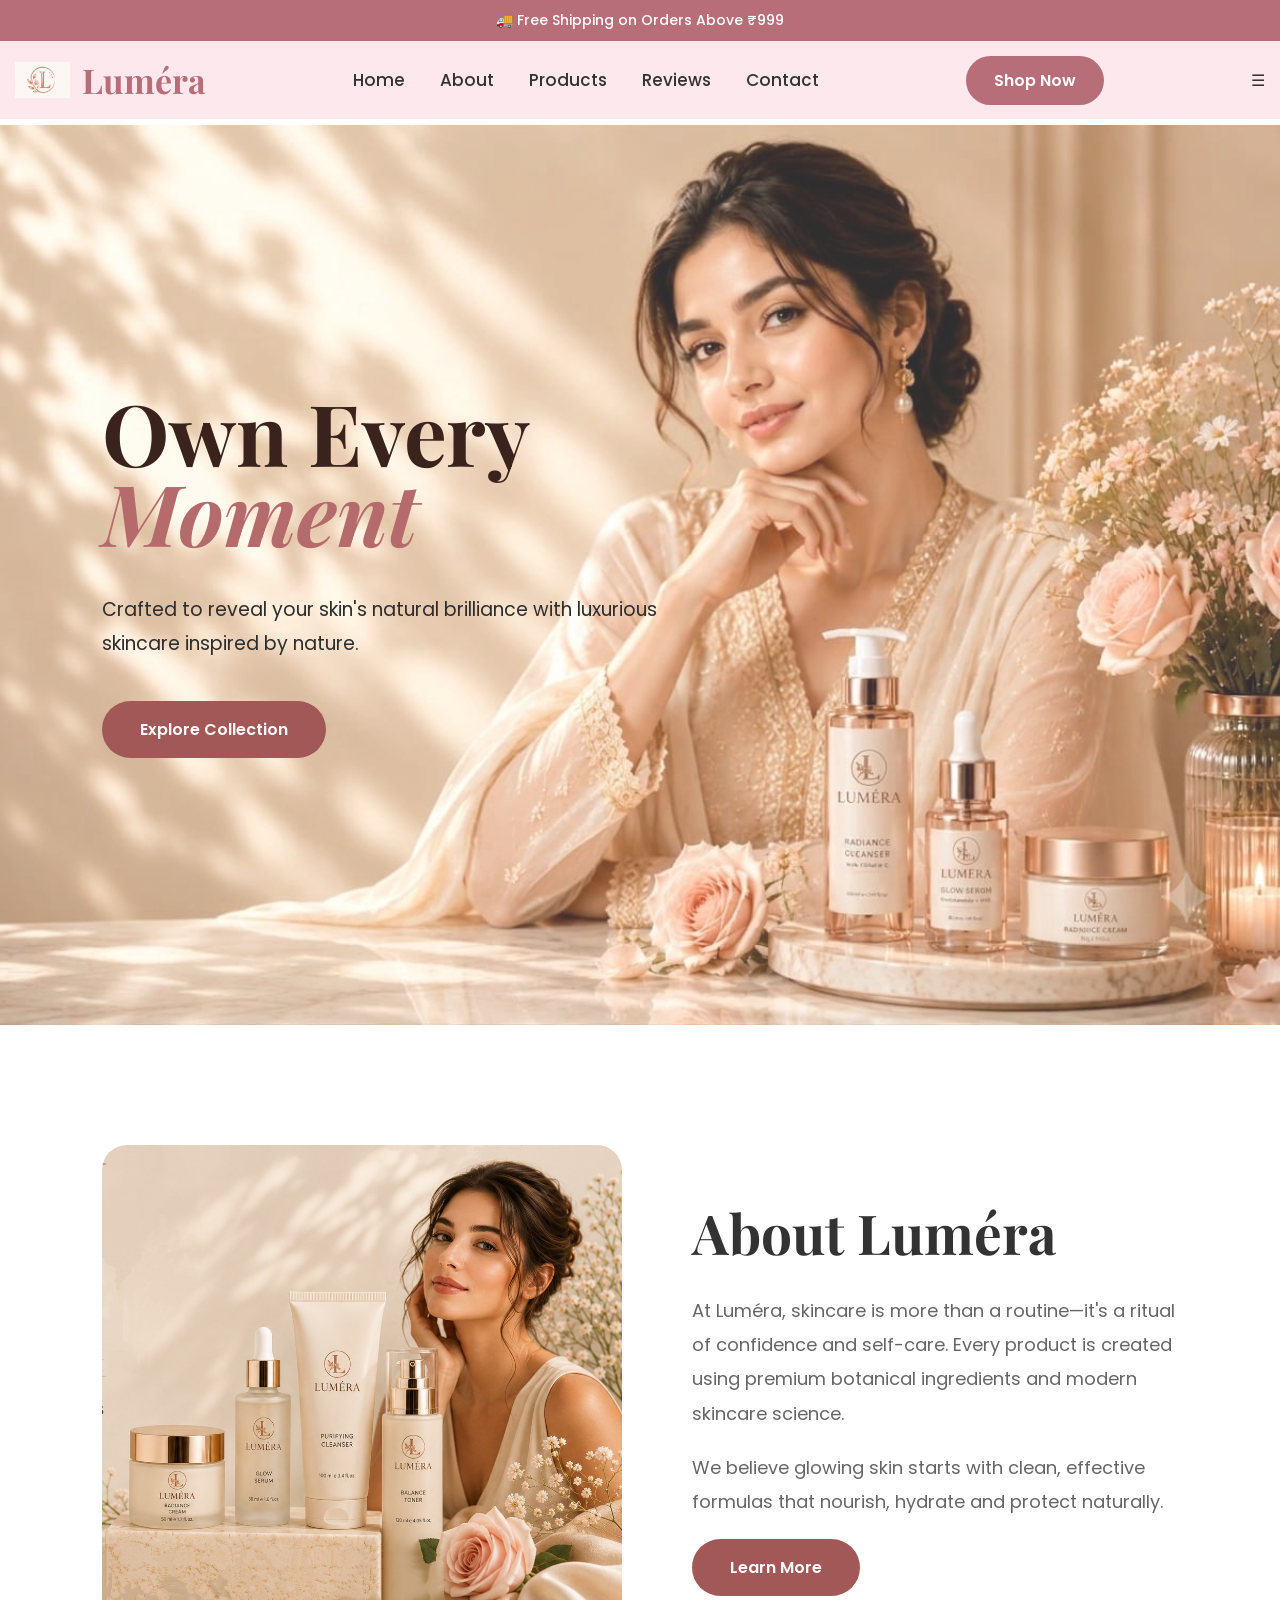
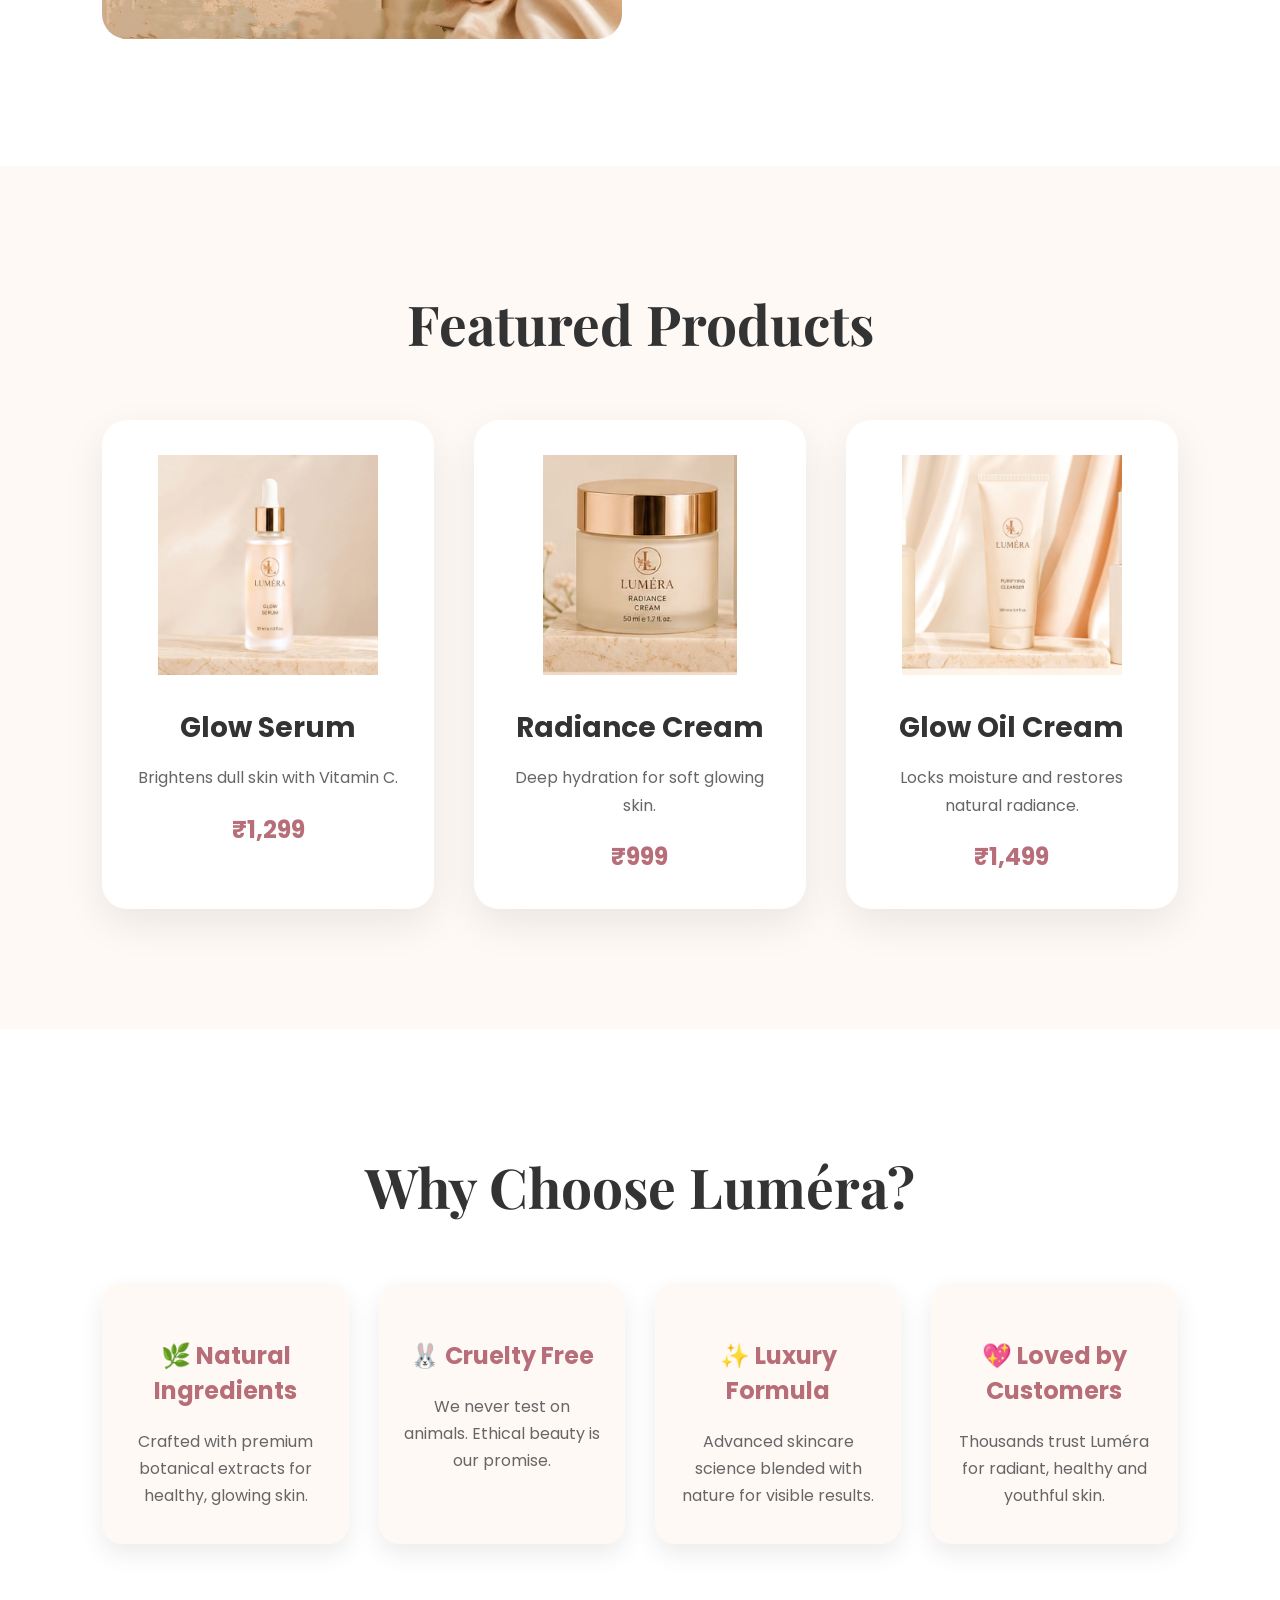
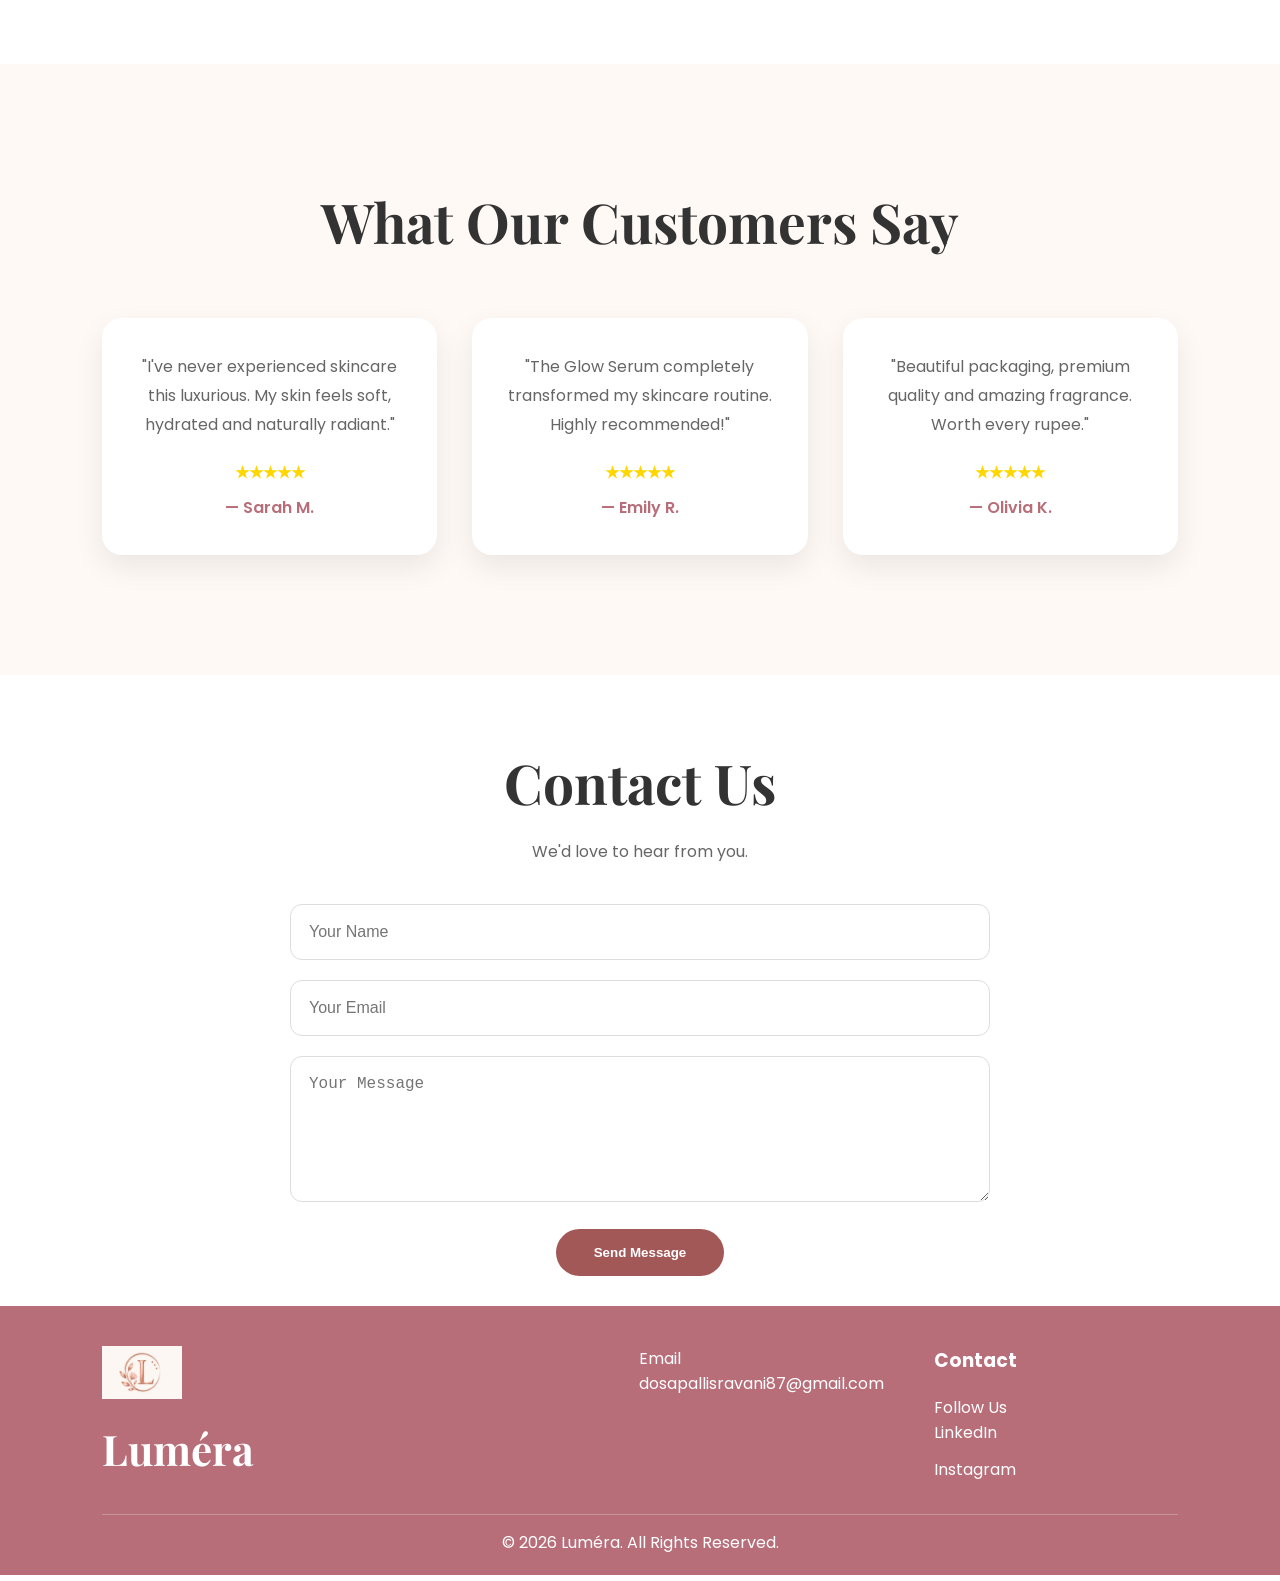
==== index.html @ bbb24957 "Update index.html" ====
<!DOCTYPE html>
<html lang="en">
<head>
    <meta charset="UTF-8">
    <meta name="viewport" content="width=device-width, initial-scale=1.0">
    <title>Luméra | Luxury Skincare</title>

    <link rel="stylesheet" href="style.css">

    <link href="https://fonts.googleapis.com/css2?family=Playfair+Display:wght@600;700&family=Poppins:wght@300;400;500;600&display=swap" rel="stylesheet">
</head>

<body>

<!-- ================= HEADER ================= -->

<header class="header">

    <div class="top-bar">
        <p>🚚 Free Shipping on Orders Above ₹999</p>
    </div>

    <nav class="navbar">

    <div class="logo">
        <img src="images/logo.jpeg" alt="Luméra Logo">
        <h2>Luméra</h2>
    </div>

    <ul class="nav-links">
        <a href="#home">Home</a>
        <a href="#about">About</a>
        <a href="#products">Products</a>
        <a href="#reviews">Reviews</a>
        <a href="#contact">Contact</a>
    </ul>

    <a href="#products" class="shop-btn">Shop Now</a>
    <div class="menu-toggle" id="menu-toggle">
    ☰
</div>
    </nav>
</header>

<!-- ================= HERO ================= -->

<section class="hero" id="home">

    <div class="hero-overlay"></div>

    <div class="hero-content">

        <h1>Own Every<span> Moment</span></h1>

        <p>
            Crafted to reveal your skin's natural brilliance with luxurious skincare inspired by nature.
        </p>

        <a href="#products" class="hero-btn">
            Explore Collection
        </a>

    </div>

</section>

<!-- ================= ABOUT ================= -->

<section class="about" id="about">

    <div class="about-image">
        <img src="images/hero image.jpeg" alt="About Luméra">
    </div>

    <div class="about-content">

        <h2>About Luméra</h2>

        <p>
            At Luméra, skincare is more than a routine—it's a ritual of confidence and self-care. Every product is created using premium botanical ingredients and modern skincare science.
        </p>

        <p>
            We believe glowing skin starts with clean, effective formulas that nourish, hydrate and protect naturally.
        </p>

        <a href="#" class="hero-btn">Learn More</a>

    </div>

</section>

<!-- ================= PRODUCTS ================= -->

<section class="products" id="products">

    <h2>Featured Products</h2>

    <div class="product-container">

        <div class="card">
            <img src="images/serum.jpeg" alt="Glow Serum">
            <h3>Glow Serum</h3>
            <p>Brightens dull skin with Vitamin C.</p>
            <span>₹1,299</span>
        </div>

        <div class="card">
            <img src="images/cream.jpeg" alt="Radiance Cream">
            <h3>Radiance Cream</h3>
            <p>Deep hydration for soft glowing skin.</p>
            <span>₹999</span>
        </div>

        <div class="card">
            <img src="images/oliy cream'.jpeg" alt="Glow Oil Cream">
            <h3>Glow Oil Cream</h3>
            <p>Locks moisture and restores natural radiance.</p>
            <span>₹1,499</span>
        </div>

    </div>

</section>
<!-- ================= WHY CHOOSE US ================= -->

<section class="why">

    <h2>Why Choose Luméra?</h2>

    <div class="why-container">

        <div class="why-card">
            <h3>🌿 Natural Ingredients</h3>
            <p>
                Crafted with premium botanical extracts for healthy, glowing skin.
            </p>
        </div>

        <div class="why-card">
            <h3>🐰 Cruelty Free</h3>
            <p>
                We never test on animals. Ethical beauty is our promise.
            </p>
        </div>

        <div class="why-card">
            <h3>✨ Luxury Formula</h3>
            <p>
                Advanced skincare science blended with nature for visible results.
            </p>
        </div>

        <div class="why-card">
            <h3>💖 Loved by Customers</h3>
            <p>
                Thousands trust Luméra for radiant, healthy and youthful skin.
            </p>
        </div>

    </div>

</section>

<!-- ================= REVIEWS ================= -->

<section class="reviews" id="reviews">

    <h2>What Our Customers Say</h2>

    <div class="review-container">

        <div class="review-card">

            <p>
                "I've never experienced skincare this luxurious. My skin feels soft,
                hydrated and naturally radiant."
            </p>

            <h4>★★★★★</h4>

            <span>— Sarah M.</span>

        </div>

        <div class="review-card">

            <p>
                "The Glow Serum completely transformed my skincare routine.
                Highly recommended!"
            </p>

            <h4>★★★★★</h4>

            <span>— Emily R.</span>

        </div>

        <div class="review-card">

            <p>
                "Beautiful packaging, premium quality and amazing fragrance.
                Worth every rupee."
            </p>

            <h4>★★★★★</h4>

            <span>— Olivia K.</span>

        </div>

    </div>

</section>

<!-- ================= CONTACT ================= -->

<section class="contact" id="contact">

    <h2>Contact Us</h2>

    <p>We'd love to hear from you.</p>

    <form>

        <input type="text" placeholder="Your Name" required>

        <input type="email" placeholder="Your Email" required>

        <textarea rows="6" placeholder="Your Message"></textarea>

        <button type="submit" class="hero-btn">

            Send Message

        </button>

    </form>

</section>
<!-- ================= FOOTER ================= -->

<footer class="footer">

    <div class="footer-container">

        <div class="footer-brand">

            <img src="images/logo.jpeg" alt="Luméra Logo">

            <h2>Luméra</h2>

        </div>

        <div class="footer-links">

                        <p>Email</p>

            <a href="mailto:dosapallisravani87@gmail.com">
                dosapallisravani87@gmail.com
            </a>

        </div>

        <div class="footer-contact">

            <h3>Contact</h3>


            <p>Follow Us</p>
            <a href="https://www.linkedin.com/in/Sravani Dosapalli" target="_blank">
                LinkedIn
            </a>
            <a href="ttps://www.instagram.com/in/sravani_6274" target="_blank">
               Instagram
            </a>
        </div>

    </div>

    <div class="footer-bottom">

        <p>
            © 2026 Luméra. All Rights Reserved.
        </p>

    </div>

</footer>
<script>
const menuToggle = document.getElementById("menu-toggle");
const navLinks = document.getElementById(".nav-links");

menuToggle.addEventListener("click", () => {
    navLinks.classList.toggle("active");
});
</script>
</body>
</html>
---- style.css ----
/* =========================
   GOOGLE FONT
========================= */

@import url('https://fonts.googleapis.com/css2?family=Playfair+Display:wght@600;700&family=Poppins:wght@300;400;500;600&display=swap');

/* =========================
   RESET
========================= */

*{
    margin:0;
    padding:0;
    box-sizing:border-box;
}

html{
    scroll-behavior:smooth;
}

body{
    font-family:'Poppins',sans-serif;
    background:#fff;
    color:#333;
}

.header{
    position: fixed;
    top: 0;
    left: 0;
    width: 100%;
    z-index: 1000;
}

/* Top Bar */

.top-bar{
    width: 100%;
    background: #B76E79;
    color: #fff;
    text-align: center;
    padding: 10px 0;
    font-size: 14px;
    font-weight: 500;
}

/* Navbar */

.navbar{
    width: 100%;
    height: 78px;
    background: #fde8ee;

    display: flex;
    justify-content: space-between;
    align-items: center;

    padding: 5px 15px;

}

/* Logo */

.logo{
    display: flex;
    align-items: center;
    gap: 12px;
}

.logo img{
    width: 55px;
    height: 55px;
    object-fit: contain;
}

.logo h2{
    font-family: 'Playfair Display', serif;
    font-size: 34px;
    color: #B76E79;
}

/* Navigation */

.nav-links{
    display: flex;
    align-items: center;
    gap: 35px;

    list-style: none;
}

.nav-links a{
    text-decoration: none;
    color: #333;
    font-size: 17px;
    font-weight: 500;
    transition: .3s;
}

.nav-links a:hover{
    color: #B76E79;
}

/* Shop Button */

.shop-btn{
    text-decoration: none;
    background: #B76E79;
    color: #fff;
    padding: 12px 28px;
    border-radius: 30px;
    font-weight: 600;
    transition: .3s;
}

.shop-btn:hover{
    background: #9d5b65;
}

/* Hero top spacing */

.hero{
    margin-top: 125px;
}

.hero{

    width:100%;

    height:100vh;

    background-image:url("images/hero image1.jpeg");

    background-size:cover;

    background-position:center;

    background-repeat:no-repeat;

    display:flex;

    align-items:center;

    padding:0 8%;

    position:relative;

}

.hero-overlay{

    position:absolute;

    inset:0;

    background:rgba(255,255,255,.18);

}

.hero-content{

    position:relative;

    z-index:5;

    max-width:600px;

}

.hero-content h1{

    font-family:'Playfair Display',serif;

    font-size:85px;

    color:#3a231c;

    line-height:0.95;

    margin-bottom:40px;

}
.hero-content h1 span {
    font-style: italic;
    color:#b56b6b;

}


.hero-content p{

    font-size:19px;

    line-height:1.8;

    color:#2d2d2d;

    margin-bottom:40px;

}

.hero-btn{

    display:inline-block;

    text-decoration:none;

    background:#a35858;

    color:white;

    padding:16px 38px;

    border-radius:30px;

    transition:.3s;

    font-weight:600;

}

.hero-btn:hover{

    background:#9F5E67;

}

/* =========================
ABOUT
========================= */

.about{

    display:flex;

    justify-content:space-between;

    align-items:center;

    gap:70px;

    padding:120px 8%;

}

.about-image img{

    width:520px;

    border-radius:25px;

}

.about-content{

    flex:1;

}

.about-content h2{

    font-size:55px;

    font-family:'Playfair Display',serif;

    margin-bottom:25px;

}

.about-content p{

    font-size:18px;

    line-height:1.9;

    color:#666;

    margin-bottom:20px;

}

/* =========================
PRODUCTS
========================= */

.products{

    padding:120px 8%;

    background:#FFF9F6;

    text-align:center;

}

.products h2{

    font-size:55px;

    font-family:'Playfair Display',serif;

    margin-bottom:60px;

}

.product-container{

    display:grid;

    grid-template-columns:repeat(3,1fr);

    gap:40px;

}

.card{

    background:white;

    padding:35px;

    border-radius:25px;

    transition:.4s;

    box-shadow:0 15px 40px rgba(0,0,0,.08);

}

.card:hover{

    transform:translateY(-10px);

}

.card img{

    width:220px;

    height:220px;

    object-fit:contain;

    margin-bottom:25px;

}

.card h3{

    font-size:28px;

    margin-bottom:15px;

}

.card p{

    color:#666;

    line-height:1.7;

}

.card span{

    display:block;

    margin-top:20px;

    color:#B76E79;

    font-size:24px;

    font-weight:700;

}/* =========================
/* =========================
WHY CHOOSE US
========================= */

.why{
    padding:120px 8%;
    background:#ffffff;
    text-align:center;
}

.why h2{
    font-family:'Playfair Display',serif;
    font-size:55px;
    margin-bottom:60px;
    color:#333;
}

.why-container{
    display:grid;
    grid-template-columns:repeat(4,1fr);
    gap:30px;
}

.why-card{
    background:#FFF9F6;
    padding:35px 25px;
    border-radius:20px;
    box-shadow:0 10px 25px rgba(0,0,0,.08);
    transition:.3s;
}

.why-card:hover{
    transform:translateY(-10px);
}

.why-card h3{
    margin:20px 0;
    color:#B76E79;
    font-size:24px;
}

.why-card p{
    color:#666;
    line-height:1.7;
}

/* =========================
REVIEWS
========================= */

.reviews{
    padding:120px 8%;
    background:#FFF9F6;
    text-align:center;
}

.reviews h2{
    font-family:'Playfair Display',serif;
    font-size:55px;
    margin-bottom:60px;
}

.review-container{
    display:grid;
    grid-template-columns:repeat(3,1fr);
    gap:35px;
}

.review-card{
    background:#fff;
    padding:35px;
    border-radius:20px;
    box-shadow:0 12px 30px rgba(0,0,0,.08);
    transition:.3s;
}

.review-card:hover{
    transform:translateY(-10px);
}

.review-card p{
    color:#666;
    line-height:1.8;
    margin-bottom:20px;
}

.review-card h4{
    color:#FFD700;
    margin-bottom:10px;
}

.review-card span{
    color:#B76E79;
    font-weight:600;
}

/* =========================
CONTACT
========================= */

.contact{
    padding:70px 8%  30px;
    text-align:center;
    background:#fff;
    scroll-margin-top:120px;
}

.contact h2{
    font-family:'Playfair Display',serif;
    font-size:55px;
    margin-bottom:20px;
}

.contact p{
    color:#666;
    margin-bottom:40px;
}

.contact form{
    max-width:700px;
    margin:auto;
}

.contact input,
.contact textarea{
    width:100%;
    padding:18px;
    margin-bottom:20px;
    border:1px solid #ddd;
    border-radius:12px;
    font-size:16px;
    outline:none;
}

.contact input:focus,
.contact textarea:focus{
    border-color:#B76E79;
}

.contact button{
    border:none;
    cursor:pointer;
}

/* =========================
FOOTER
========================= */

.footer{
    background:#B76E79;
    color:#fff;
    padding:40px 8% 20px;
    margin-top:0;
}

.footer-container{
    display:grid;
    grid-template-columns:2fr 1fr 1fr;
    gap:50px;
}

.footer-brand img{
    width:80px;
    margin-bottom:15px;
}

.footer-brand h2{
    font-family:'Playfair Display',serif;
    font-size:42px;
    margin-bottom:15px;
}

.footer-brand p{
    line-height:1.8;
}

.footer-links h3,
.footer-contact h3{
    margin-bottom:20px;
}

.footer-links a,
.footer-contact a{
    display:block;
    color:#fff;
    text-decoration:none;
    margin-bottom:12px;
    transition:.3s;
}

.footer-links a:hover,
.footer-contact a:hover{
    opacity:.8;
}

.footer-bottom{
    text-align:center;
    margin-top:20px;
    padding-top:15px;
    border-top:1px solid rgba(255,255,255,.25);
}

/* =========================
RESPONSIVE
========================= */

@media(max-width:992px){

header{
    padding:20px 30px;
}

nav{
    display:none;
}

.hero-content h1{
    font-size:55px;
}

.about{
    flex-direction:column;
}

.product-container,
.why-container,
.review-container,
.footer-container{
    grid-template-columns:1fr;
}

.about-image img{
    width:100%;
}

.card img{
    width:180px;
    height:180px;
}



@media(max-width:768px){

.hero{
    padding:0 25px;
}

.hero-content h1{
    font-size:42px;
}

.hero-content p{
    font-size:18px;
}

.products h2,
.about-content h2,
.why h2,
.reviews h2,
.contact h2{
    font-size:38px;
}

.shop-btn,
.hero-btn{
    padding:12px 28px;
}

.logo h2{
    font-size:30px;
}

.logo img{
    width:55px;
}
}/* ===========================
   Responsive Navbar
=========================== */

.menu-toggle{
    display:none;
    font-size:30px;
    cursor:pointer;
    color:#8b5e6c;
}

/* Mobile */
@media (max-width:768px){

    .navbar{
        padding:15px 20px;
        position:relative;
    }

    .logo h2{
        font-size:32px;
    }

    .logo img{
        width:50px;
        height:50px;
    }

    .shop-btn{
        display:none;
    }

    .menu-toggle{
        display:block;
    }

    .nav-links{
        display:none;
        position:absolute;
        top:100%;
        left:0;
        width:100%;
        background:#f8e8ee;
        flex-direction:column;
        text-align:center;
        padding:20px 0;
        box-shadow:0 8px 20px rgba(0,0,0,.1);
    }

    .nav-links.active{
        display:flex;
    }

    .nav-links li{
        margin:15px 0;
    }

    .nav-links a{
        font-size:18px;
    }
}
}
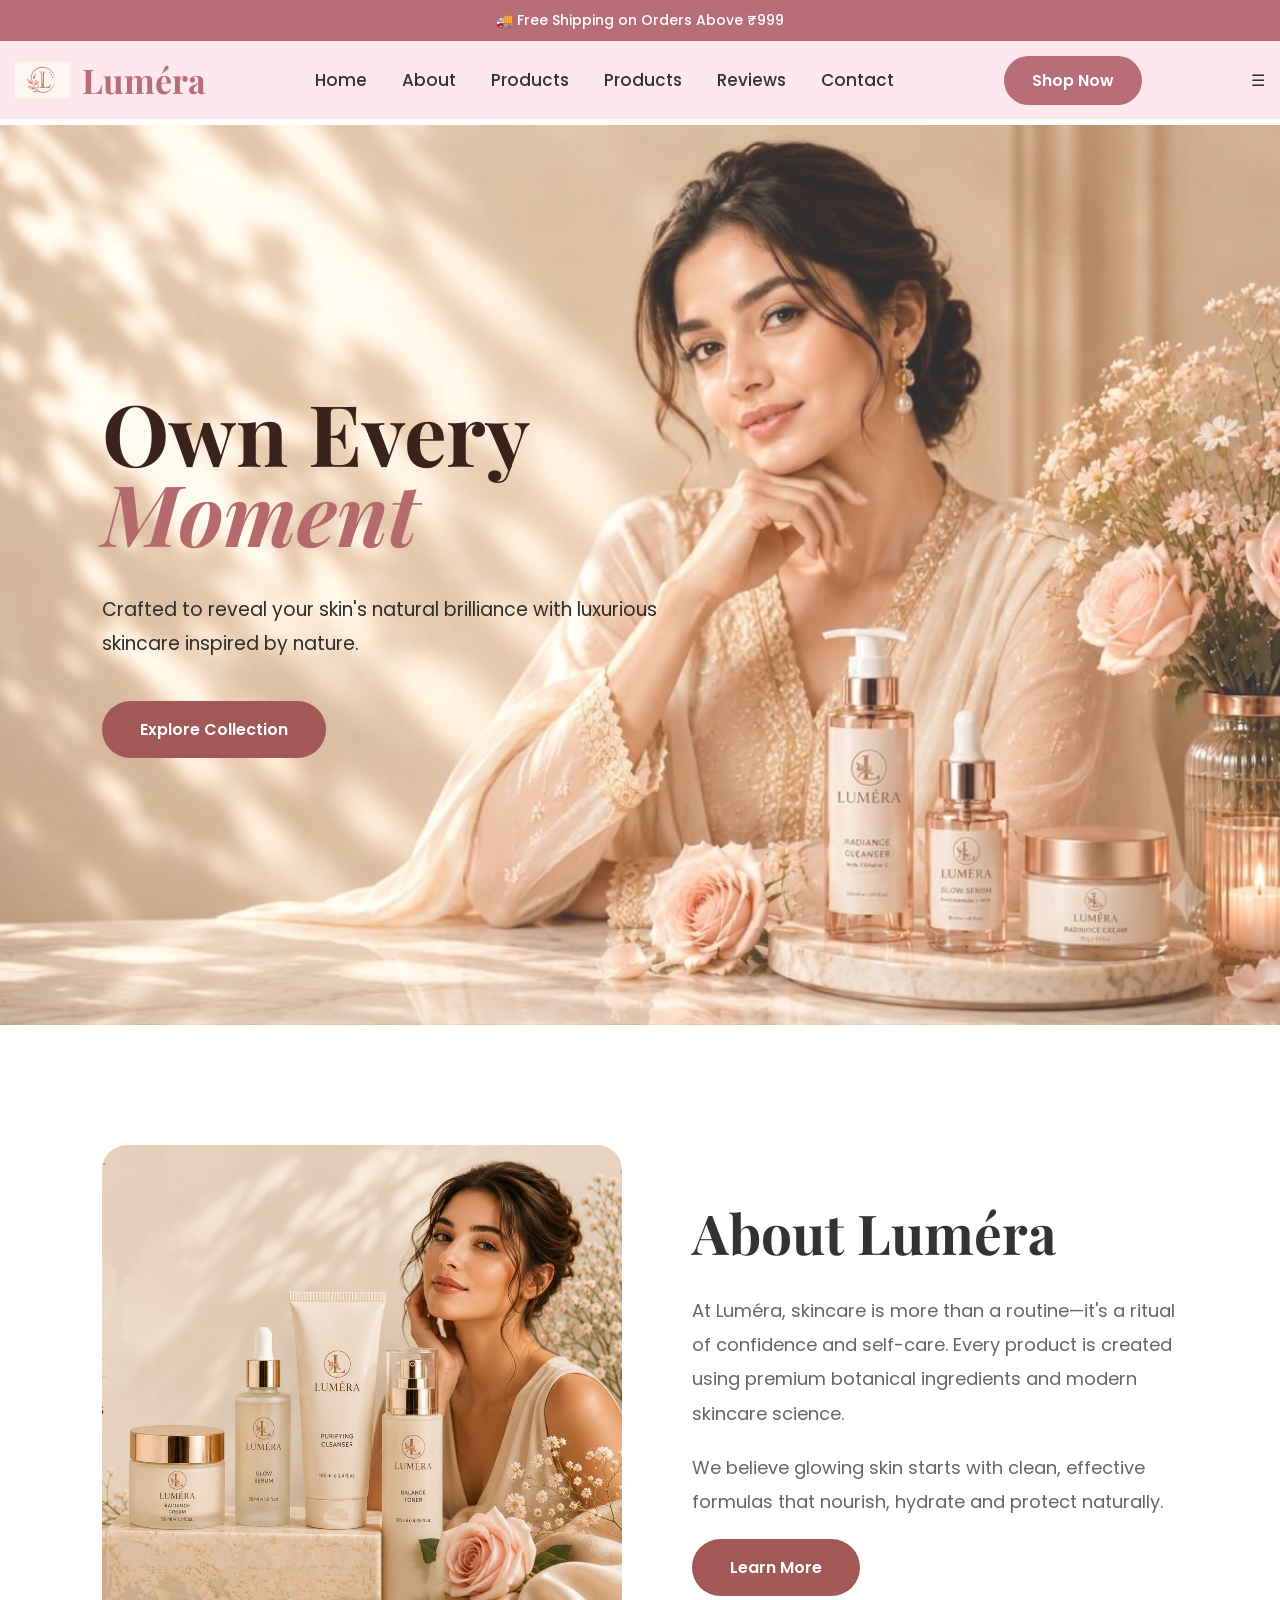
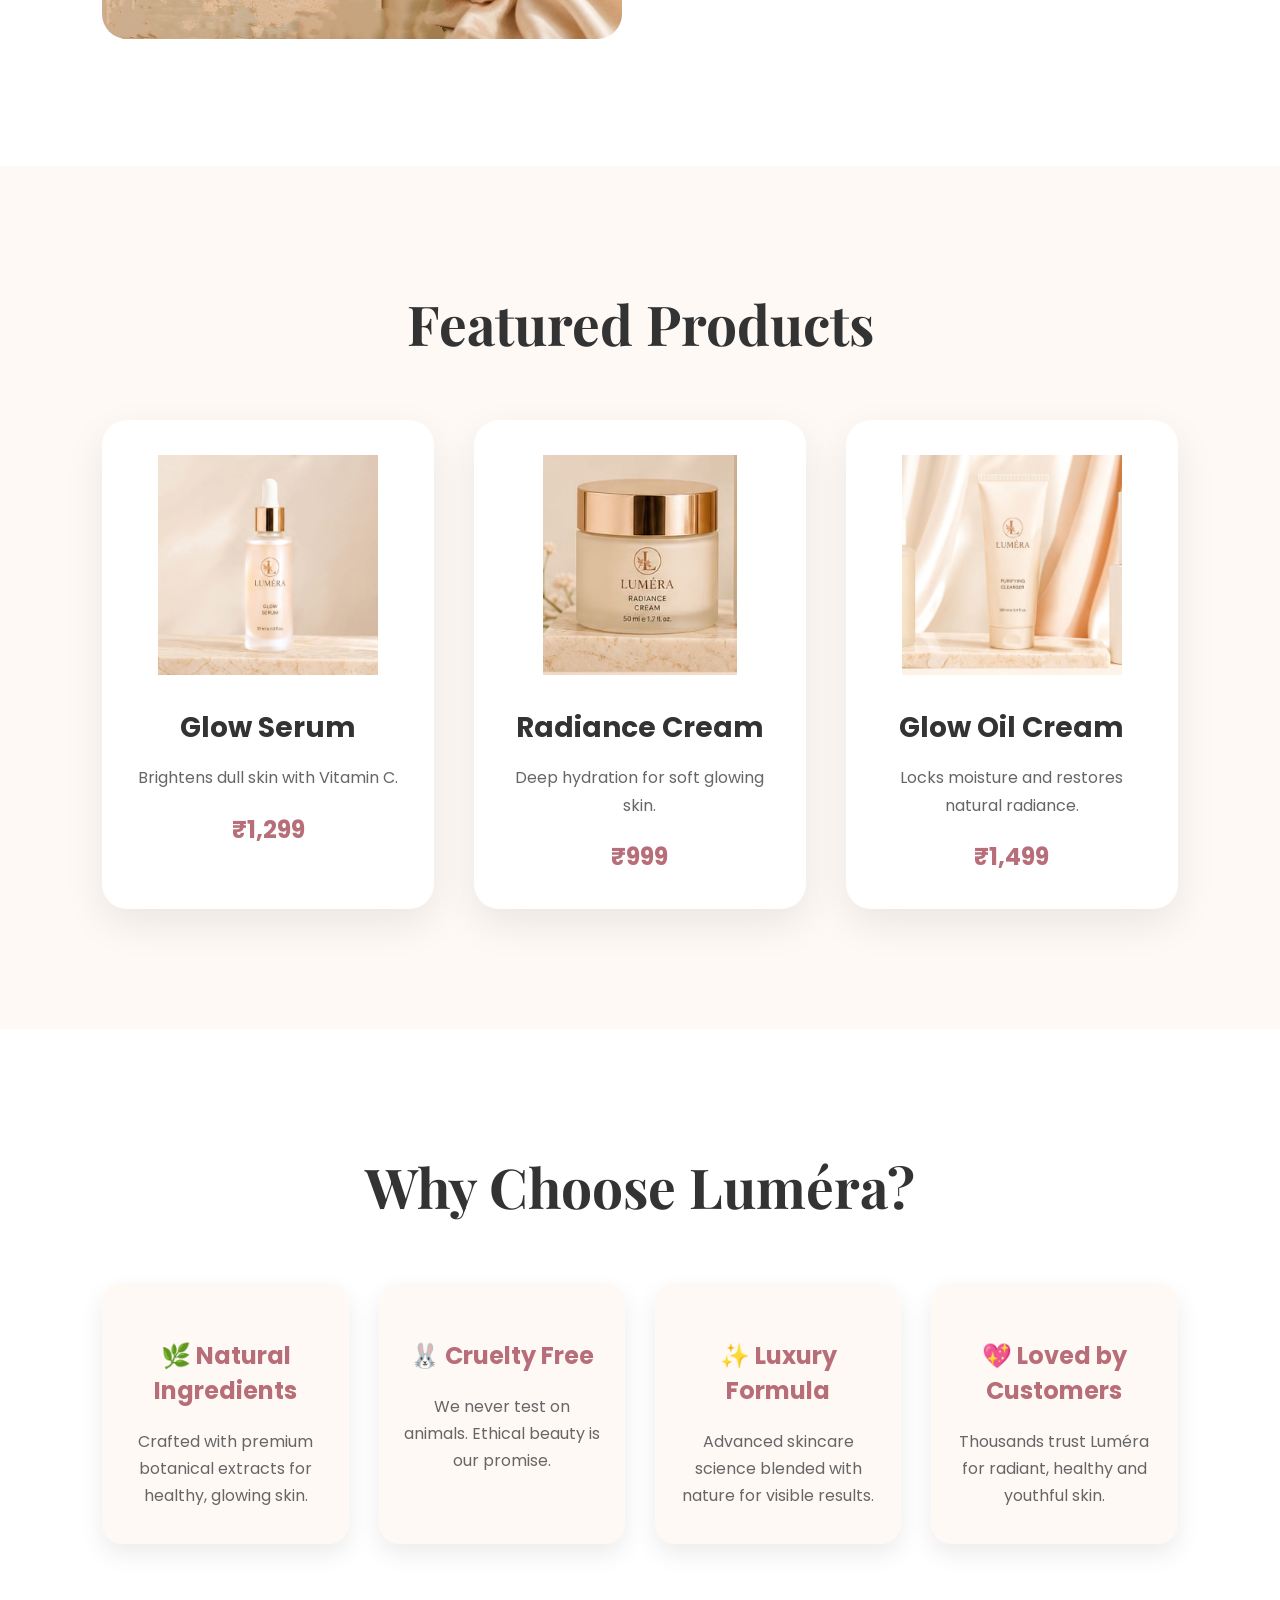
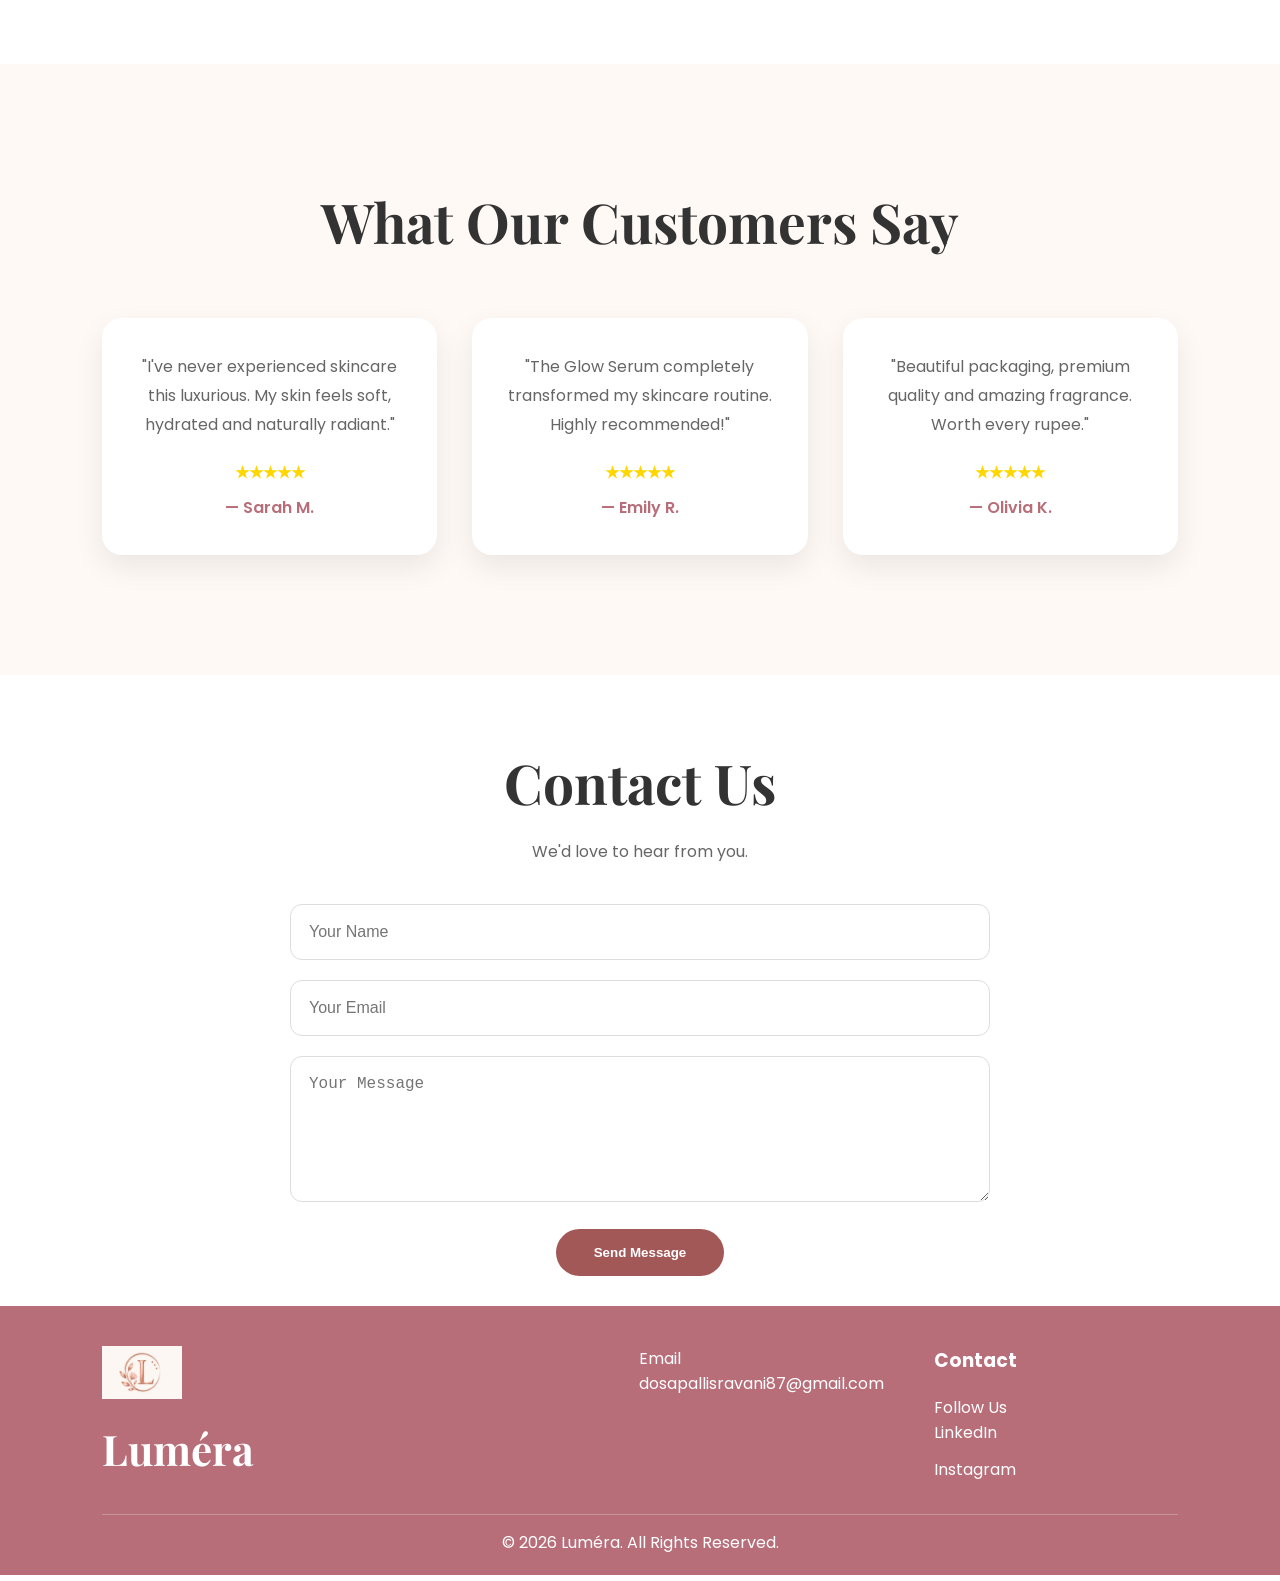
==== commit c127291b: "Update index.html" ====
--- a/index.html
+++ b/index.html
@@ -28,9 +28,10 @@
     </div>
 
     <ul class="nav-links">
-        <a href="#home">Home</a>
-        <a href="#about">About</a>
-        <a href="#products">Products</a>
+        <li><a href="#home">Home</a></li>
+        <li><a href="#about">About</a></li>
+        <li><a href="#products">Products</a></li>
+        <li><a href="#products">Products</a></li>
         <a href="#reviews">Reviews</a>
         <a href="#contact">Contact</a>
     </ul>
@@ -289,10 +290,11 @@
 </footer>
 <script>
 const menuToggle = document.getElementById("menu-toggle");
-const navLinks = document.getElementById(".nav-links");
+const navLinks = document.querySelector(".nav-links");
 
 menuToggle.addEventListener("click", () => {
     navLinks.classList.toggle("active");
+
 });
 </script>
 </body>
--- a/style.css
+++ b/style.css
@@ -586,7 +586,7 @@
     padding:20px 30px;
 }
 
-nav{
+.nav-links {
     display:none;
 }
 
@@ -650,7 +650,7 @@
 .logo img{
     width:55px;
 }
-}/* ===========================
+/* ===========================
    Responsive Navbar
 =========================== */
 
@@ -700,7 +700,7 @@
     }
 
     .nav-links.active{
-        display:flex;
+        display: flex;
     }
 
     .nav-links li{
@@ -711,4 +711,3 @@
         font-size:18px;
     }
 }
-}
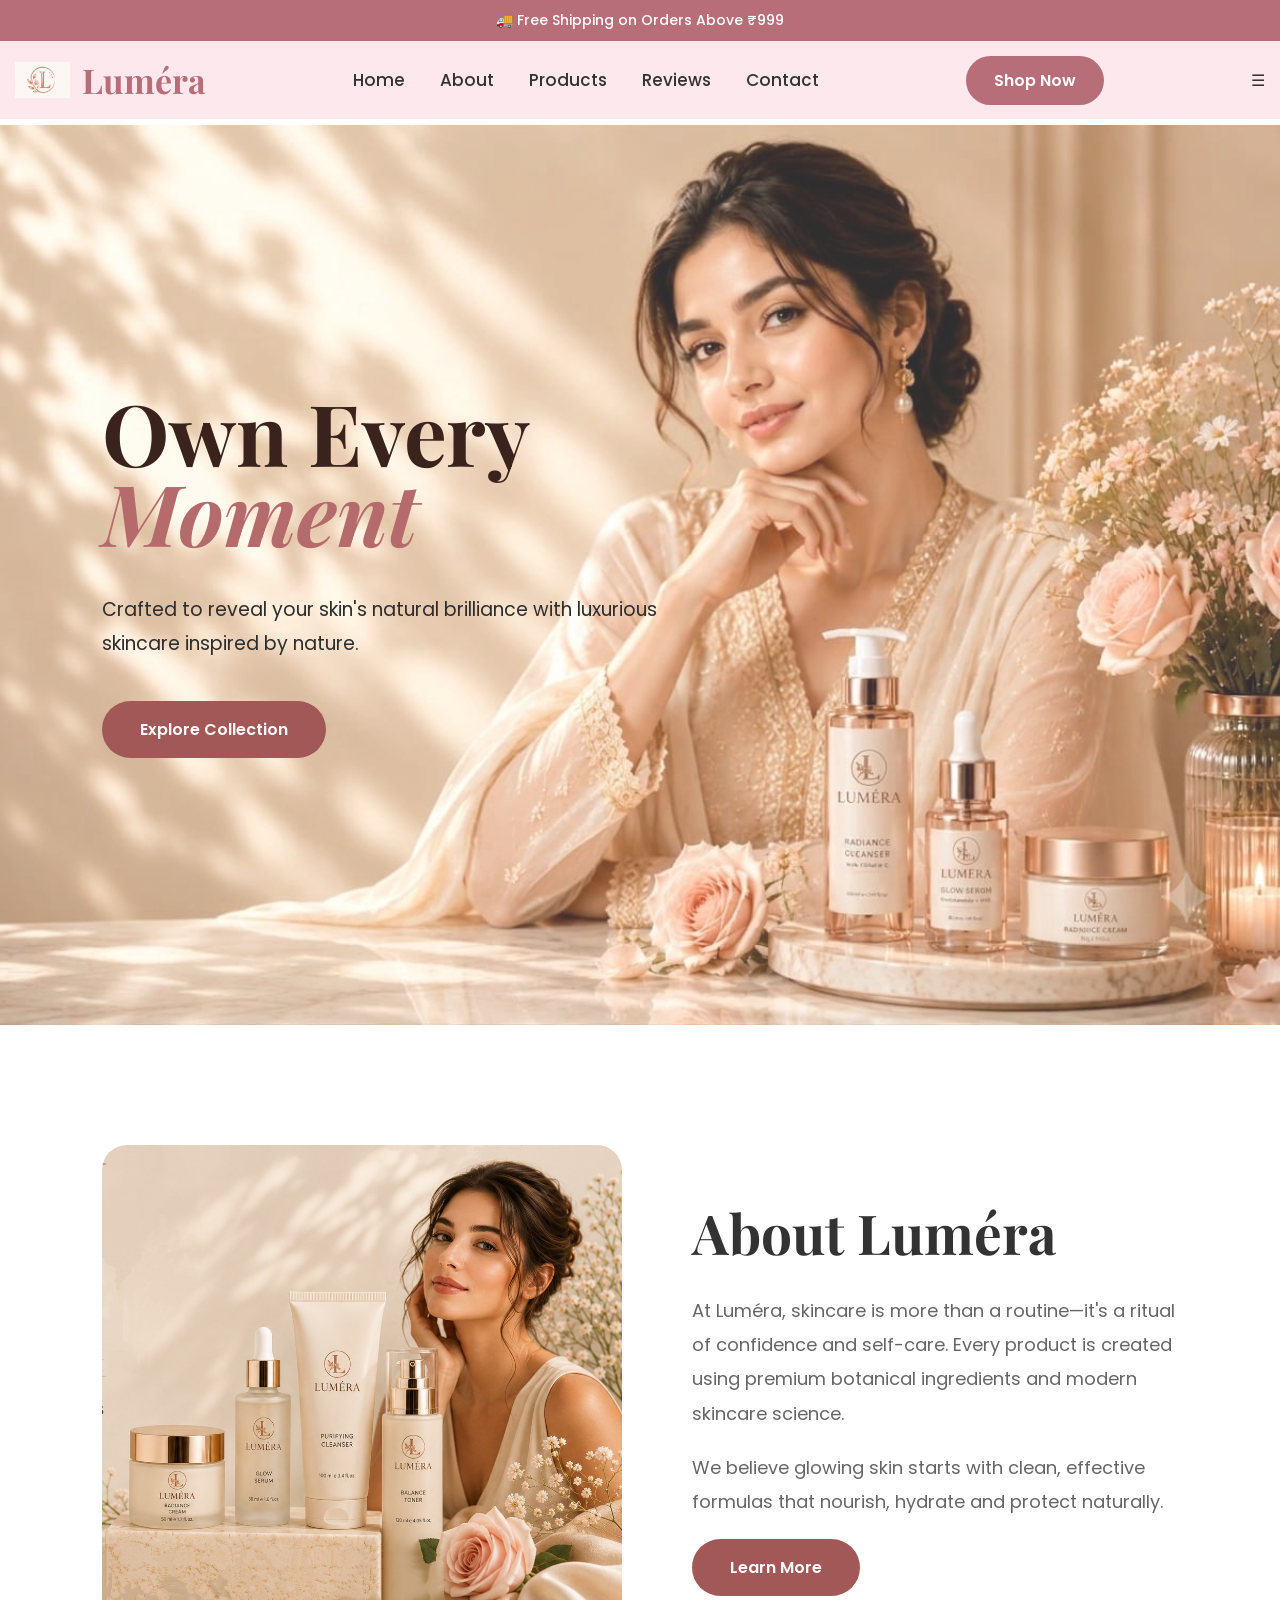
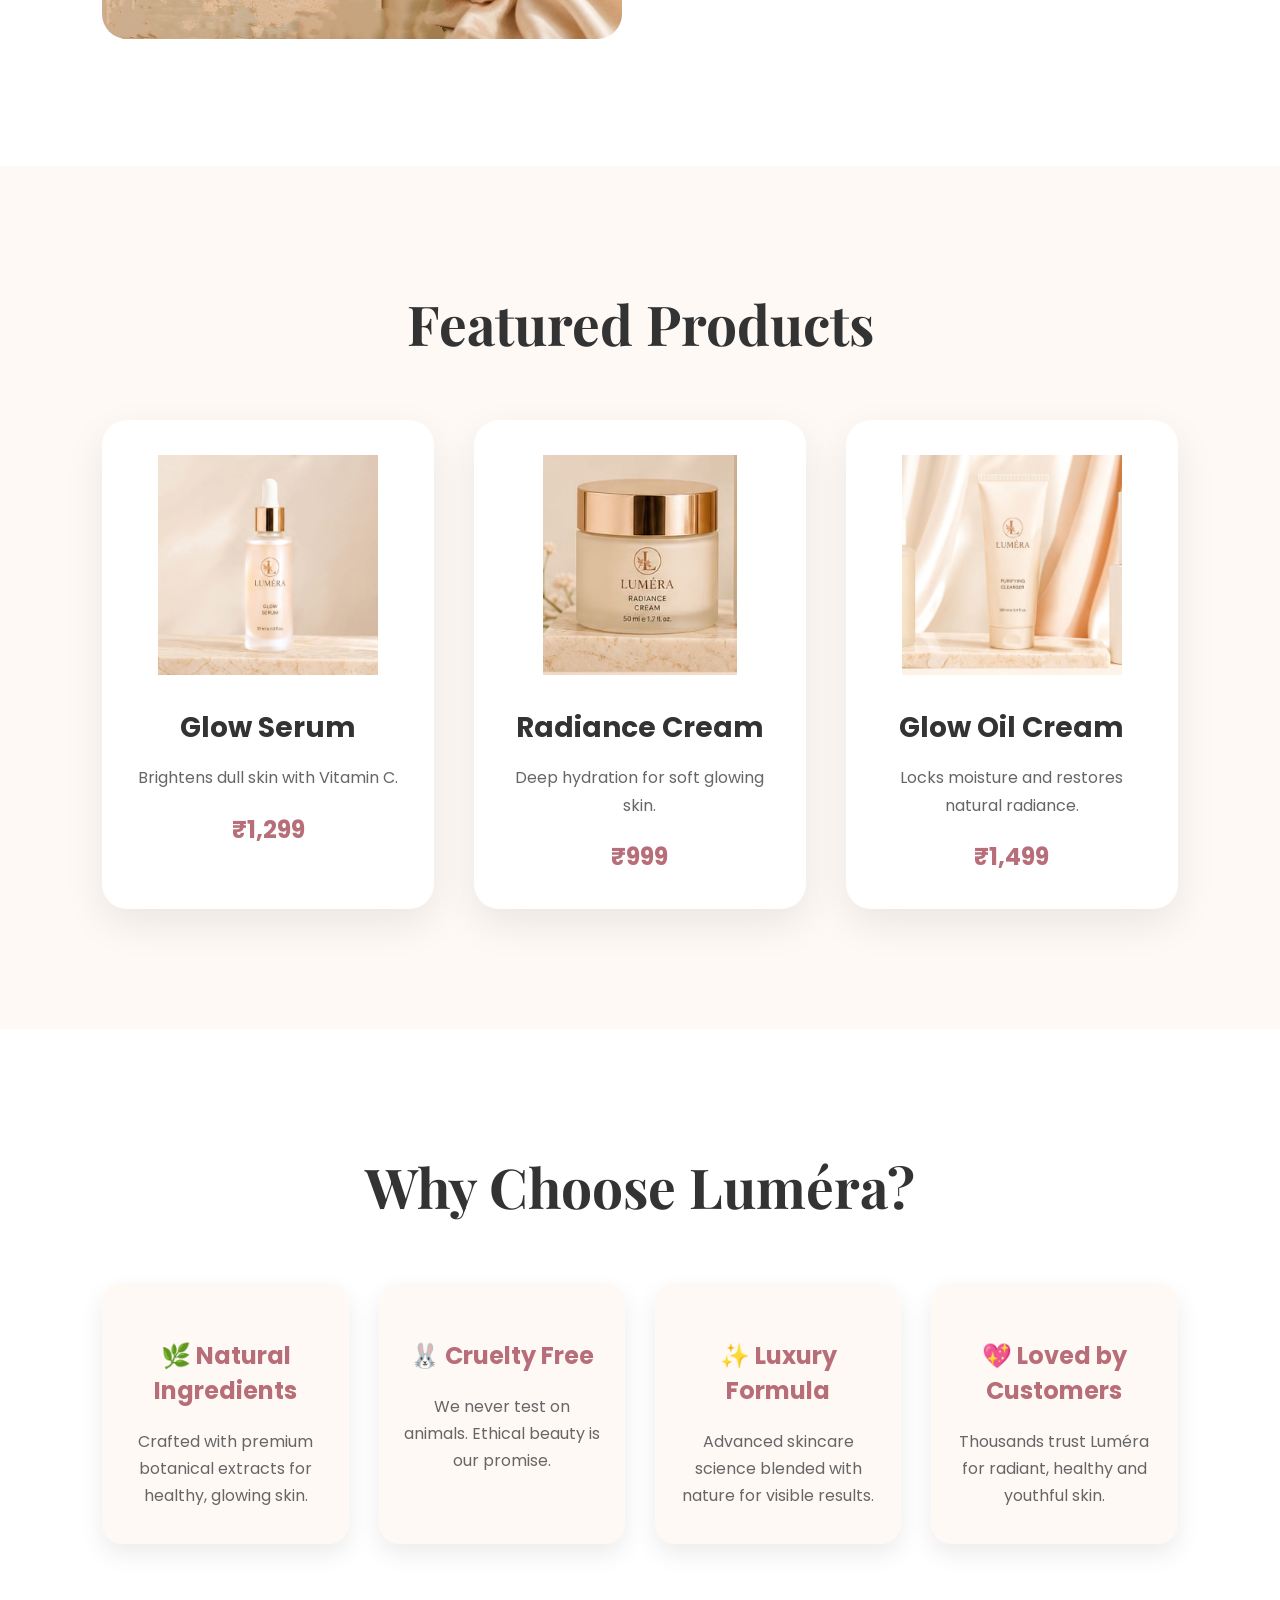
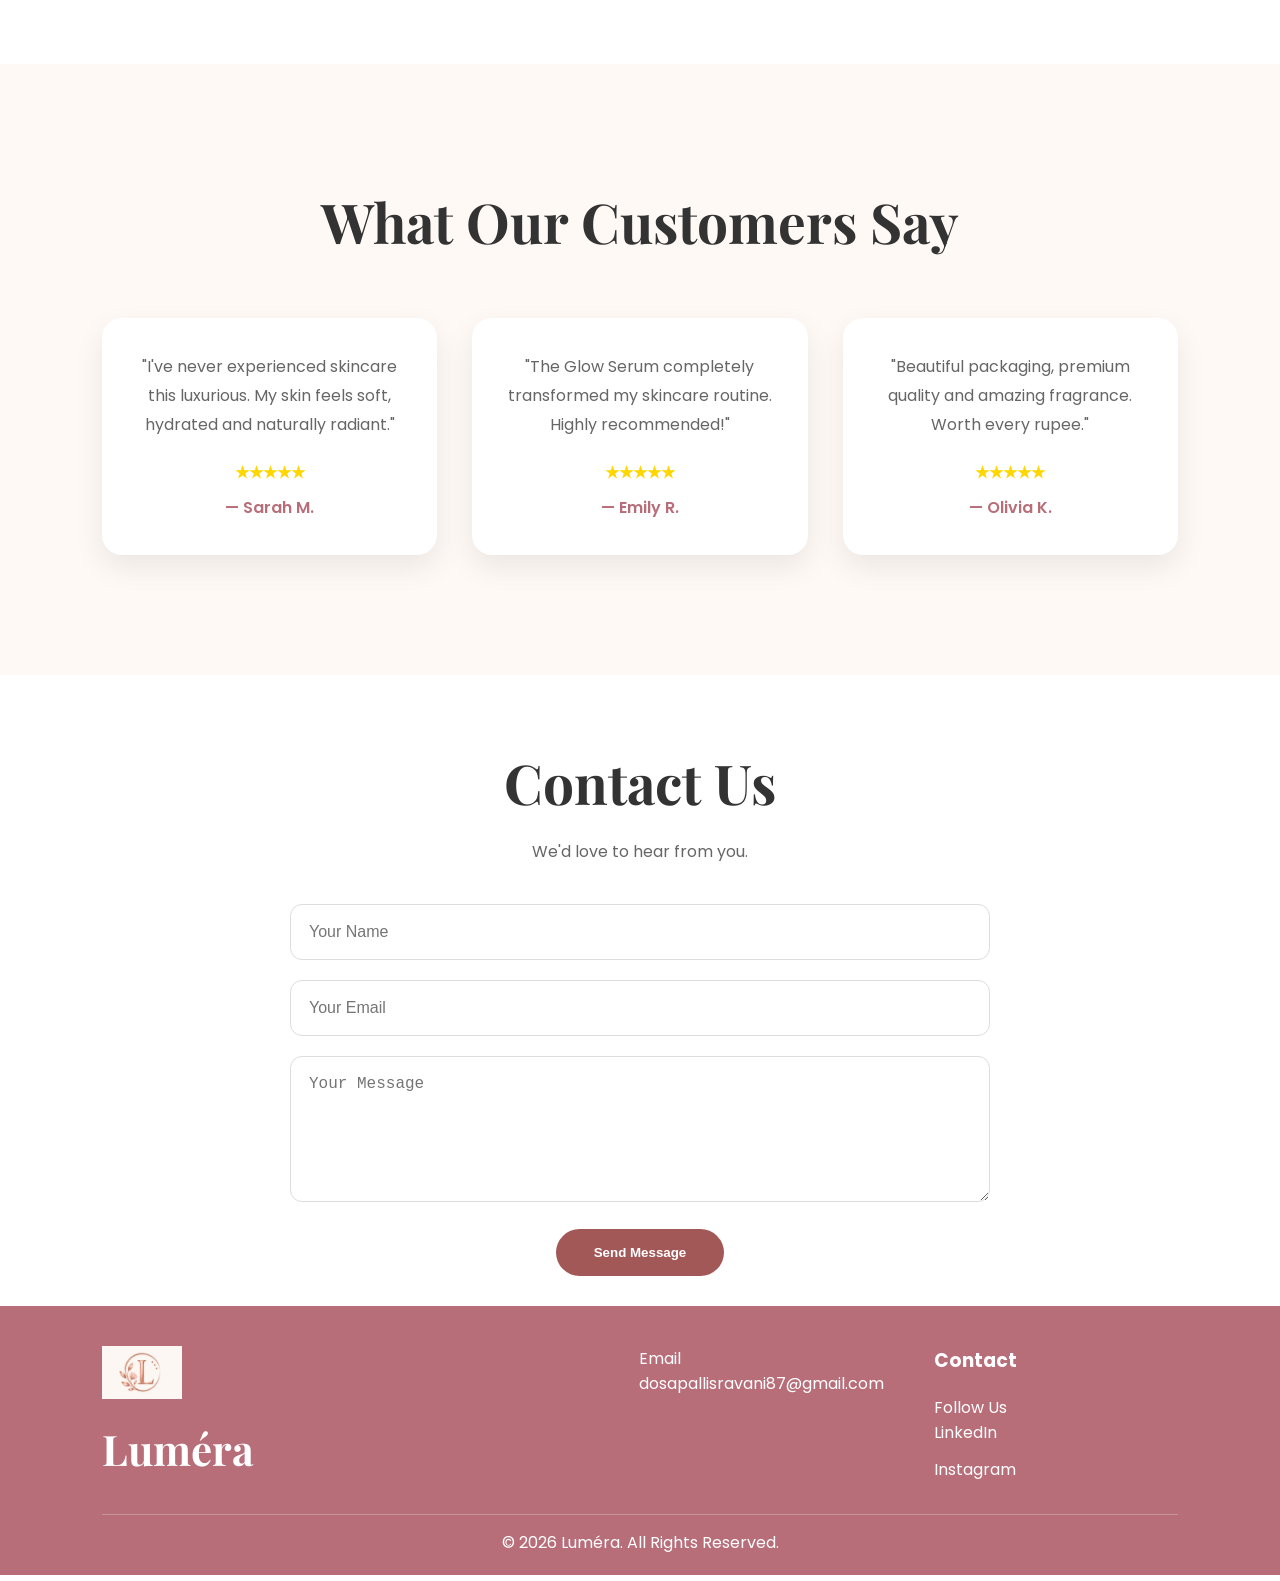
==== commit 30490b80: "Update index.html" ====
--- a/index.html
+++ b/index.html
@@ -30,7 +30,6 @@
     <ul class="nav-links">
         <li><a href="#home">Home</a></li>
         <li><a href="#about">About</a></li>
-        <li><a href="#products">Products</a></li>
         <li><a href="#products">Products</a></li>
         <a href="#reviews">Reviews</a>
         <a href="#contact">Contact</a>
--- a/style.css
+++ b/style.css
@@ -665,8 +665,12 @@
 @media (max-width:768px){
 
     .navbar{
-        padding:15px 20px;
-        position:relative;
+        width:100%;
+        padding:12px 16px;
+        display:flex;
+        justify-content:space-between;
+        align-items:center;
+        position:relative; ;
     }
 
     .logo h2{
@@ -674,8 +678,8 @@
     }
 
     .logo img{
-        width:50px;
-        height:50px;
+        width:45px;
+        height:45px;
     }
 
     .shop-btn{
@@ -687,27 +691,44 @@
     }
 
     .nav-links{
-        display:none;
-        position:absolute;
-        top:100%;
-        left:0;
-        width:100%;
-        background:#f8e8ee;
-        flex-direction:column;
-        text-align:center;
-        padding:20px 0;
-        box-shadow:0 8px 20px rgba(0,0,0,.1);
+         display:none;
+         display:block;
+         width:100%;
+         text-align:center;
+         font-size:18px;
+         color:#7d4b5b;
+         text-decoration:none;
+         font-weight:600;
+         padding:10px 0;
+}
+       
     }
 
     .nav-links.active{
         display: flex;
+         display:flex !important;
+    flex-direction:column !important;
+    position:absolute;
+    top:80px;
+    right:20px;
+    width:220px;
+    background:#fff9f6;
+    border-radius:12px;
+    padding:20px;
+    gap:20px;
+    box-shadow:0 8px 20px rgba(0,0,0,0.15);
+    z-index:1000;
     }
 
     .nav-links li{
-        margin:15px 0;
-    }
+        list-style:none;
+        width:100%;   }
 
     .nav-links a{
         font-size:18px;
+        color:#7d4b5b;
+        text-decoration:none;
+        font-weight:600;
+    
     }
 }
